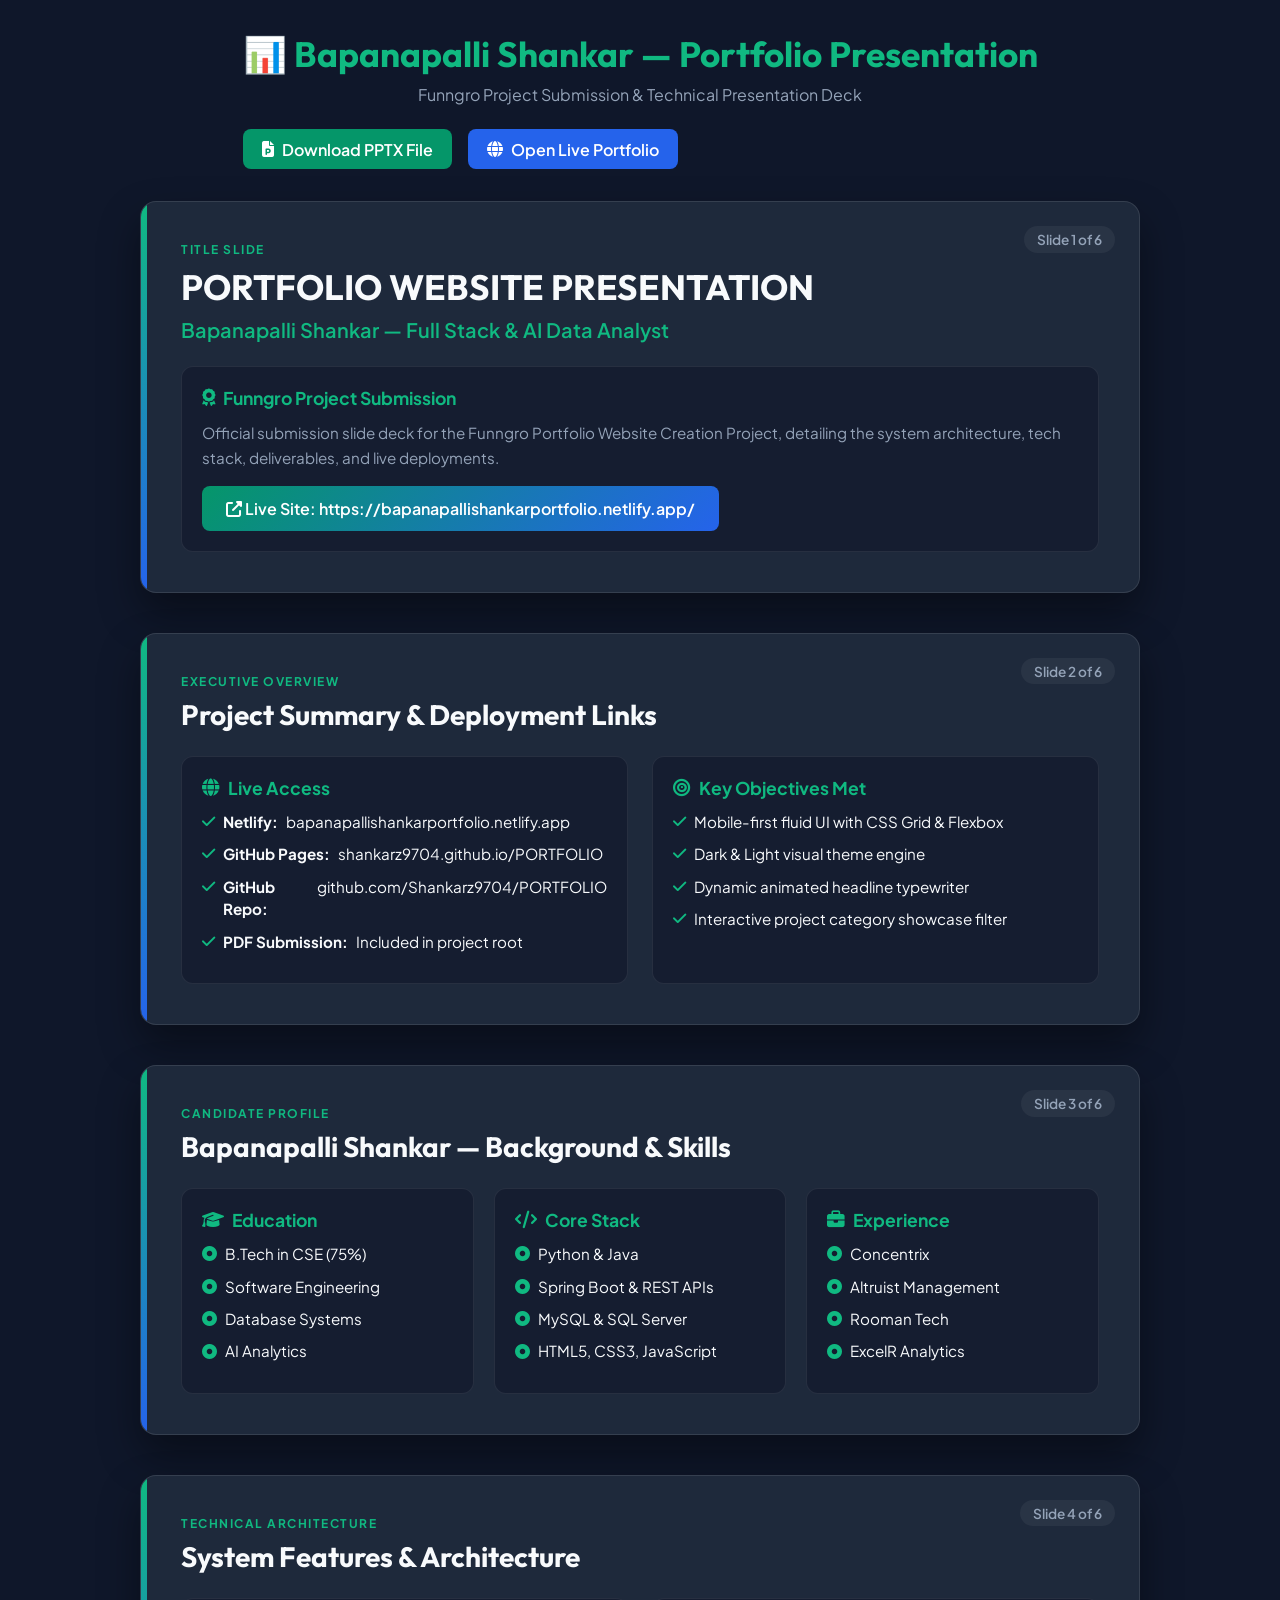
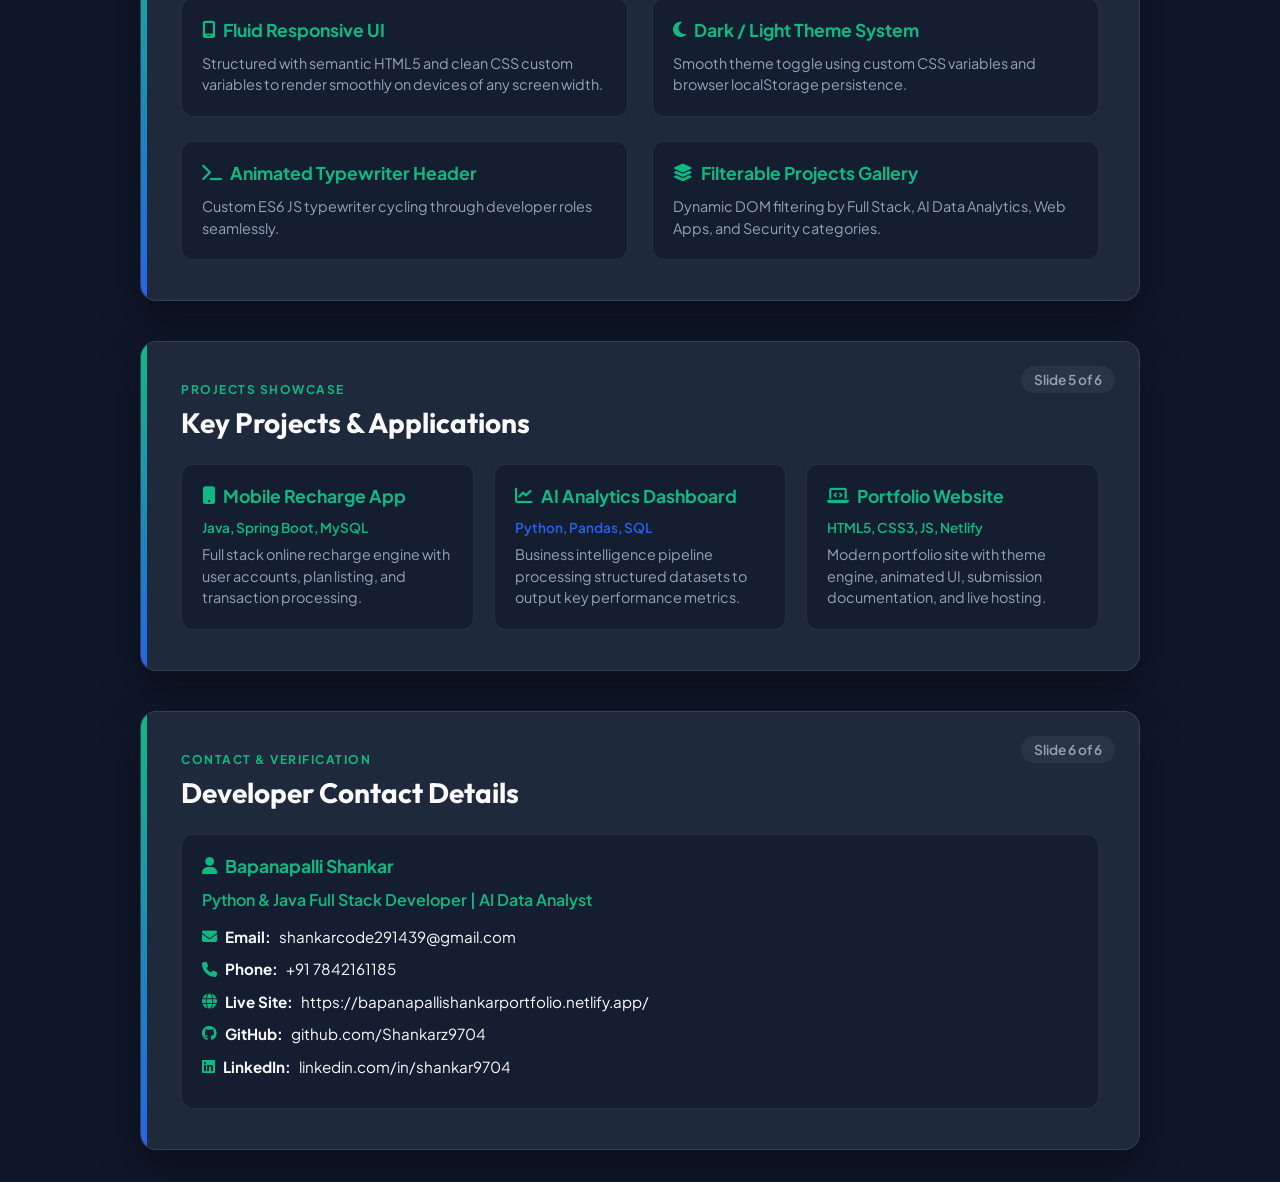
==== presentation.html @ a9ecde33 "Add professional PowerPoint presentation deck and generator" ====
<!DOCTYPE html>
<html lang="en" data-theme="dark">
<head>
    <meta charset="UTF-8">
    <meta name="viewport" content="width=device-width, initial-scale=1.0">
    <title>Bapanapalli Shankar - Portfolio Presentation (PPT)</title>
    <link rel="preconnect" href="https://fonts.googleapis.com">
    <link rel="preconnect" href="https://fonts.gstatic.com" crossorigin>
    <link href="https://fonts.googleapis.com/css2?family=Outfit:wght@400;600;700;800&family=Plus+Jakarta+Sans:wght@400;500;600;700&display=swap" rel="stylesheet">
    <link rel="stylesheet" href="https://cdnjs.cloudflare.com/ajax/libs/font-awesome/6.4.0/css/all.min.css">
    <style>
        :root {
            --bg-dark: #0f172a;
            --card-bg: #1e293b;
            --emerald: #059669;
            --emerald-light: #10b981;
            --blue: #2563eb;
            --text-light: #f8fafc;
            --text-muted: #94a3b8;
        }

        * {
            box-sizing: border-box;
            margin: 0;
            padding: 0;
            font-family: 'Plus Jakarta Sans', sans-serif;
        }

        body {
            background-color: var(--bg-dark);
            color: var(--text-light);
            display: flex;
            flex-direction: column;
            align-items: center;
            padding: 2rem 1rem;
            min-height: 100vh;
        }

        .ppt-header {
            text-align: center;
            margin-bottom: 2rem;
        }

        .ppt-header h1 {
            font-family: 'Outfit', sans-serif;
            font-size: 2.2rem;
            color: var(--emerald-light);
            margin-bottom: 0.5rem;
        }

        .ppt-header p {
            color: var(--text-muted);
            font-size: 1rem;
        }

        .slides-container {
            width: 100%;
            max-width: 1000px;
            display: flex;
            flex-direction: column;
            gap: 2.5rem;
        }

        .slide-card {
            background-color: var(--card-bg);
            border: 1px solid rgba(255, 255, 255, 0.1);
            border-radius: 16px;
            padding: 2.5rem;
            box-shadow: 0 20px 40px rgba(0, 0, 0, 0.4);
            position: relative;
            overflow: hidden;
        }

        .slide-card::before {
            content: '';
            position: absolute;
            top: 0;
            left: 0;
            width: 6px;
            height: 100%;
            background: linear-gradient(180deg, var(--emerald-light), var(--blue));
        }

        .slide-num {
            position: absolute;
            top: 1.5rem;
            right: 1.5rem;
            background: rgba(255, 255, 255, 0.05);
            padding: 0.3rem 0.8rem;
            border-radius: 20px;
            font-size: 0.85rem;
            font-weight: 600;
            color: var(--text-muted);
        }

        .tag {
            text-transform: uppercase;
            font-size: 0.75rem;
            font-weight: 700;
            letter-spacing: 1.5px;
            color: var(--emerald-light);
            margin-bottom: 0.5rem;
        }

        .slide-title {
            font-family: 'Outfit', sans-serif;
            font-size: 1.75rem;
            color: var(--text-light);
            margin-bottom: 1.5rem;
        }

        .grid-2 {
            display: grid;
            grid-template-columns: 1fr 1fr;
            gap: 1.5rem;
        }

        .grid-3 {
            display: grid;
            grid-template-columns: repeat(3, 1fr);
            gap: 1.25rem;
        }

        @media (max-width: 768px) {
            .grid-2, .grid-3 {
                grid-template-columns: 1fr;
            }
        }

        .inner-box {
            background: rgba(15, 23, 42, 0.6);
            border: 1px solid rgba(255, 255, 255, 0.08);
            border-radius: 12px;
            padding: 1.25rem;
        }

        .inner-box h3 {
            font-size: 1.1rem;
            color: var(--emerald-light);
            margin-bottom: 0.75rem;
            display: flex;
            align-items: center;
            gap: 0.5rem;
        }

        .inner-box ul {
            list-style-type: none;
        }

        .inner-box li {
            font-size: 0.95rem;
            color: var(--text-light);
            margin-bottom: 0.6rem;
            line-height: 1.5;
            display: flex;
            align-items: flex-start;
            gap: 0.5rem;
        }

        .inner-box li i {
            color: var(--emerald-light);
            margin-top: 0.2rem;
        }

        .badge-link {
            display: inline-block;
            background: linear-gradient(135deg, var(--emerald), var(--blue));
            color: #fff;
            padding: 0.75rem 1.5rem;
            border-radius: 8px;
            font-weight: 600;
            text-decoration: none;
            margin-top: 1rem;
            transition: opacity 0.2s;
        }

        .badge-link:hover {
            opacity: 0.9;
        }

        .controls {
            display: flex;
            gap: 1rem;
            margin-top: 1.5rem;
        }

        .btn-btn {
            background: var(--emerald);
            color: #fff;
            border: none;
            padding: 0.6rem 1.2rem;
            border-radius: 8px;
            font-weight: 600;
            cursor: pointer;
            text-decoration: none;
            display: inline-flex;
            align-items: center;
            gap: 0.5rem;
        }
    </style>
</head>
<body>

    <div class="ppt-header">
        <h1>📊 Bapanapalli Shankar — Portfolio Presentation</h1>
        <p>Funngro Project Submission & Technical Presentation Deck</p>
        <div class="controls">
            <a href="Portfolio_Presentation_Bapanapalli_Shankar.pptx" download class="btn-btn">
                <i class="fa-solid fa-file-powerpoint"></i> Download PPTX File
            </a>
            <a href="https://bapanapallishankarportfolio.netlify.app/" target="_blank" class="btn-btn" style="background: var(--blue);">
                <i class="fa-solid fa-globe"></i> Open Live Portfolio
            </a>
        </div>
    </div>

    <div class="slides-container">

        <!-- SLIDE 1 -->
        <div class="slide-card">
            <span class="slide-num">Slide 1 of 6</span>
            <div class="tag">Title Slide</div>
            <h2 class="slide-title" style="font-size: 2.2rem; margin-bottom: 0.5rem;">PORTFOLIO WEBSITE PRESENTATION</h2>
            <p style="color: var(--emerald-light); font-size: 1.25rem; font-weight: 600; margin-bottom: 1.5rem;">
                Bapanapalli Shankar — Full Stack & AI Data Analyst
            </p>
            <div class="inner-box">
                <h3><i class="fa-solid fa-award"></i> Funngro Project Submission</h3>
                <p style="color: var(--text-muted); font-size: 0.95rem; line-height: 1.6;">
                    Official submission slide deck for the Funngro Portfolio Website Creation Project, detailing the system architecture, tech stack, deliverables, and live deployments.
                </p>
                <a href="https://bapanapallishankarportfolio.netlify.app/" target="_blank" class="badge-link">
                    <i class="fa-solid fa-external-link-alt"></i> Live Site: https://bapanapallishankarportfolio.netlify.app/
                </a>
            </div>
        </div>

        <!-- SLIDE 2 -->
        <div class="slide-card">
            <span class="slide-num">Slide 2 of 6</span>
            <div class="tag">Executive Overview</div>
            <h2 class="slide-title">Project Summary & Deployment Links</h2>
            <div class="grid-2">
                <div class="inner-box">
                    <h3><i class="fa-solid fa-globe"></i> Live Access</h3>
                    <ul>
                        <li><i class="fa-solid fa-check"></i> <b>Netlify:</b> bapanapallishankarportfolio.netlify.app</li>
                        <li><i class="fa-solid fa-check"></i> <b>GitHub Pages:</b> shankarz9704.github.io/PORTFOLIO</li>
                        <li><i class="fa-solid fa-check"></i> <b>GitHub Repo:</b> github.com/Shankarz9704/PORTFOLIO</li>
                        <li><i class="fa-solid fa-check"></i> <b>PDF Submission:</b> Included in project root</li>
                    </ul>
                </div>
                <div class="inner-box">
                    <h3><i class="fa-solid fa-bullseye"></i> Key Objectives Met</h3>
                    <ul>
                        <li><i class="fa-solid fa-check"></i> Mobile-first fluid UI with CSS Grid & Flexbox</li>
                        <li><i class="fa-solid fa-check"></i> Dark & Light visual theme engine</li>
                        <li><i class="fa-solid fa-check"></i> Dynamic animated headline typewriter</li>
                        <li><i class="fa-solid fa-check"></i> Interactive project category showcase filter</li>
                    </ul>
                </div>
            </div>
        </div>

        <!-- SLIDE 3 -->
        <div class="slide-card">
            <span class="slide-num">Slide 3 of 6</span>
            <div class="tag">Candidate Profile</div>
            <h2 class="slide-title">Bapanapalli Shankar — Background & Skills</h2>
            <div class="grid-3">
                <div class="inner-box">
                    <h3><i class="fa-solid fa-graduation-cap"></i> Education</h3>
                    <ul>
                        <li><i class="fa-solid fa-circle-dot"></i> B.Tech in CSE (75%)</li>
                        <li><i class="fa-solid fa-circle-dot"></i> Software Engineering</li>
                        <li><i class="fa-solid fa-circle-dot"></i> Database Systems</li>
                        <li><i class="fa-solid fa-circle-dot"></i> AI Analytics</li>
                    </ul>
                </div>
                <div class="inner-box">
                    <h3><i class="fa-solid fa-code"></i> Core Stack</h3>
                    <ul>
                        <li><i class="fa-solid fa-circle-dot"></i> Python & Java</li>
                        <li><i class="fa-solid fa-circle-dot"></i> Spring Boot & REST APIs</li>
                        <li><i class="fa-solid fa-circle-dot"></i> MySQL & SQL Server</li>
                        <li><i class="fa-solid fa-circle-dot"></i> HTML5, CSS3, JavaScript</li>
                    </ul>
                </div>
                <div class="inner-box">
                    <h3><i class="fa-solid fa-briefcase"></i> Experience</h3>
                    <ul>
                        <li><i class="fa-solid fa-circle-dot"></i> Concentrix</li>
                        <li><i class="fa-solid fa-circle-dot"></i> Altruist Management</li>
                        <li><i class="fa-solid fa-circle-dot"></i> Rooman Tech</li>
                        <li><i class="fa-solid fa-circle-dot"></i> ExcelR Analytics</li>
                    </ul>
                </div>
            </div>
        </div>

        <!-- SLIDE 4 -->
        <div class="slide-card">
            <span class="slide-num">Slide 4 of 6</span>
            <div class="tag">Technical Architecture</div>
            <h2 class="slide-title">System Features & Architecture</h2>
            <div class="grid-2">
                <div class="inner-box">
                    <h3><i class="fa-solid fa-mobile-screen"></i> Fluid Responsive UI</h3>
                    <p style="font-size: 0.9rem; color: var(--text-muted); line-height: 1.5;">
                        Structured with semantic HTML5 and clean CSS custom variables to render smoothly on devices of any screen width.
                    </p>
                </div>
                <div class="inner-box">
                    <h3><i class="fa-solid fa-moon"></i> Dark / Light Theme System</h3>
                    <p style="font-size: 0.9rem; color: var(--text-muted); line-height: 1.5;">
                        Smooth theme toggle using custom CSS variables and browser localStorage persistence.
                    </p>
                </div>
                <div class="inner-box">
                    <h3><i class="fa-solid fa-terminal"></i> Animated Typewriter Header</h3>
                    <p style="font-size: 0.9rem; color: var(--text-muted); line-height: 1.5;">
                        Custom ES6 JS typewriter cycling through developer roles seamlessly.
                    </p>
                </div>
                <div class="inner-box">
                    <h3><i class="fa-solid fa-layer-group"></i> Filterable Projects Gallery</h3>
                    <p style="font-size: 0.9rem; color: var(--text-muted); line-height: 1.5;">
                        Dynamic DOM filtering by Full Stack, AI Data Analytics, Web Apps, and Security categories.
                    </p>
                </div>
            </div>
        </div>

        <!-- SLIDE 5 -->
        <div class="slide-card">
            <span class="slide-num">Slide 5 of 6</span>
            <div class="tag">Projects Showcase</div>
            <h2 class="slide-title">Key Projects & Applications</h2>
            <div class="grid-3">
                <div class="inner-box">
                    <h3><i class="fa-solid fa-mobile-button"></i> Mobile Recharge App</h3>
                    <p style="font-size: 0.85rem; color: var(--emerald-light); font-weight: 600;">Java, Spring Boot, MySQL</p>
                    <p style="font-size: 0.9rem; color: var(--text-muted); margin-top: 0.5rem; line-height: 1.5;">
                        Full stack online recharge engine with user accounts, plan listing, and transaction processing.
                    </p>
                </div>
                <div class="inner-box">
                    <h3><i class="fa-solid fa-chart-line"></i> AI Analytics Dashboard</h3>
                    <p style="font-size: 0.85rem; color: var(--blue); font-weight: 600;">Python, Pandas, SQL</p>
                    <p style="font-size: 0.9rem; color: var(--text-muted); margin-top: 0.5rem; line-height: 1.5;">
                        Business intelligence pipeline processing structured datasets to output key performance metrics.
                    </p>
                </div>
                <div class="inner-box">
                    <h3><i class="fa-solid fa-laptop-code"></i> Portfolio Website</h3>
                    <p style="font-size: 0.85rem; color: var(--emerald-light); font-weight: 600;">HTML5, CSS3, JS, Netlify</p>
                    <p style="font-size: 0.9rem; color: var(--text-muted); margin-top: 0.5rem; line-height: 1.5;">
                        Modern portfolio site with theme engine, animated UI, submission documentation, and live hosting.
                    </p>
                </div>
            </div>
        </div>

        <!-- SLIDE 6 -->
        <div class="slide-card">
            <span class="slide-num">Slide 6 of 6</span>
            <div class="tag">Contact & Verification</div>
            <h2 class="slide-title">Developer Contact Details</h2>
            <div class="inner-box">
                <h3><i class="fa-solid fa-user"></i> Bapanapalli Shankar</h3>
                <p style="color: var(--emerald-light); font-weight: 600; margin-bottom: 1rem;">Python & Java Full Stack Developer | AI Data Analyst</p>
                <ul>
                    <li><i class="fa-solid fa-envelope"></i> <b>Email:</b> shankarcode291439@gmail.com</li>
                    <li><i class="fa-solid fa-phone"></i> <b>Phone:</b> +91 7842161185</li>
                    <li><i class="fa-solid fa-globe"></i> <b>Live Site:</b> https://bapanapallishankarportfolio.netlify.app/</li>
                    <li><i class="fa-brands fa-github"></i> <b>GitHub:</b> github.com/Shankarz9704</li>
                    <li><i class="fa-brands fa-linkedin"></i> <b>LinkedIn:</b> linkedin.com/in/shankar9704</li>
                </ul>
            </div>
        </div>

    </div>

</body>
</html>
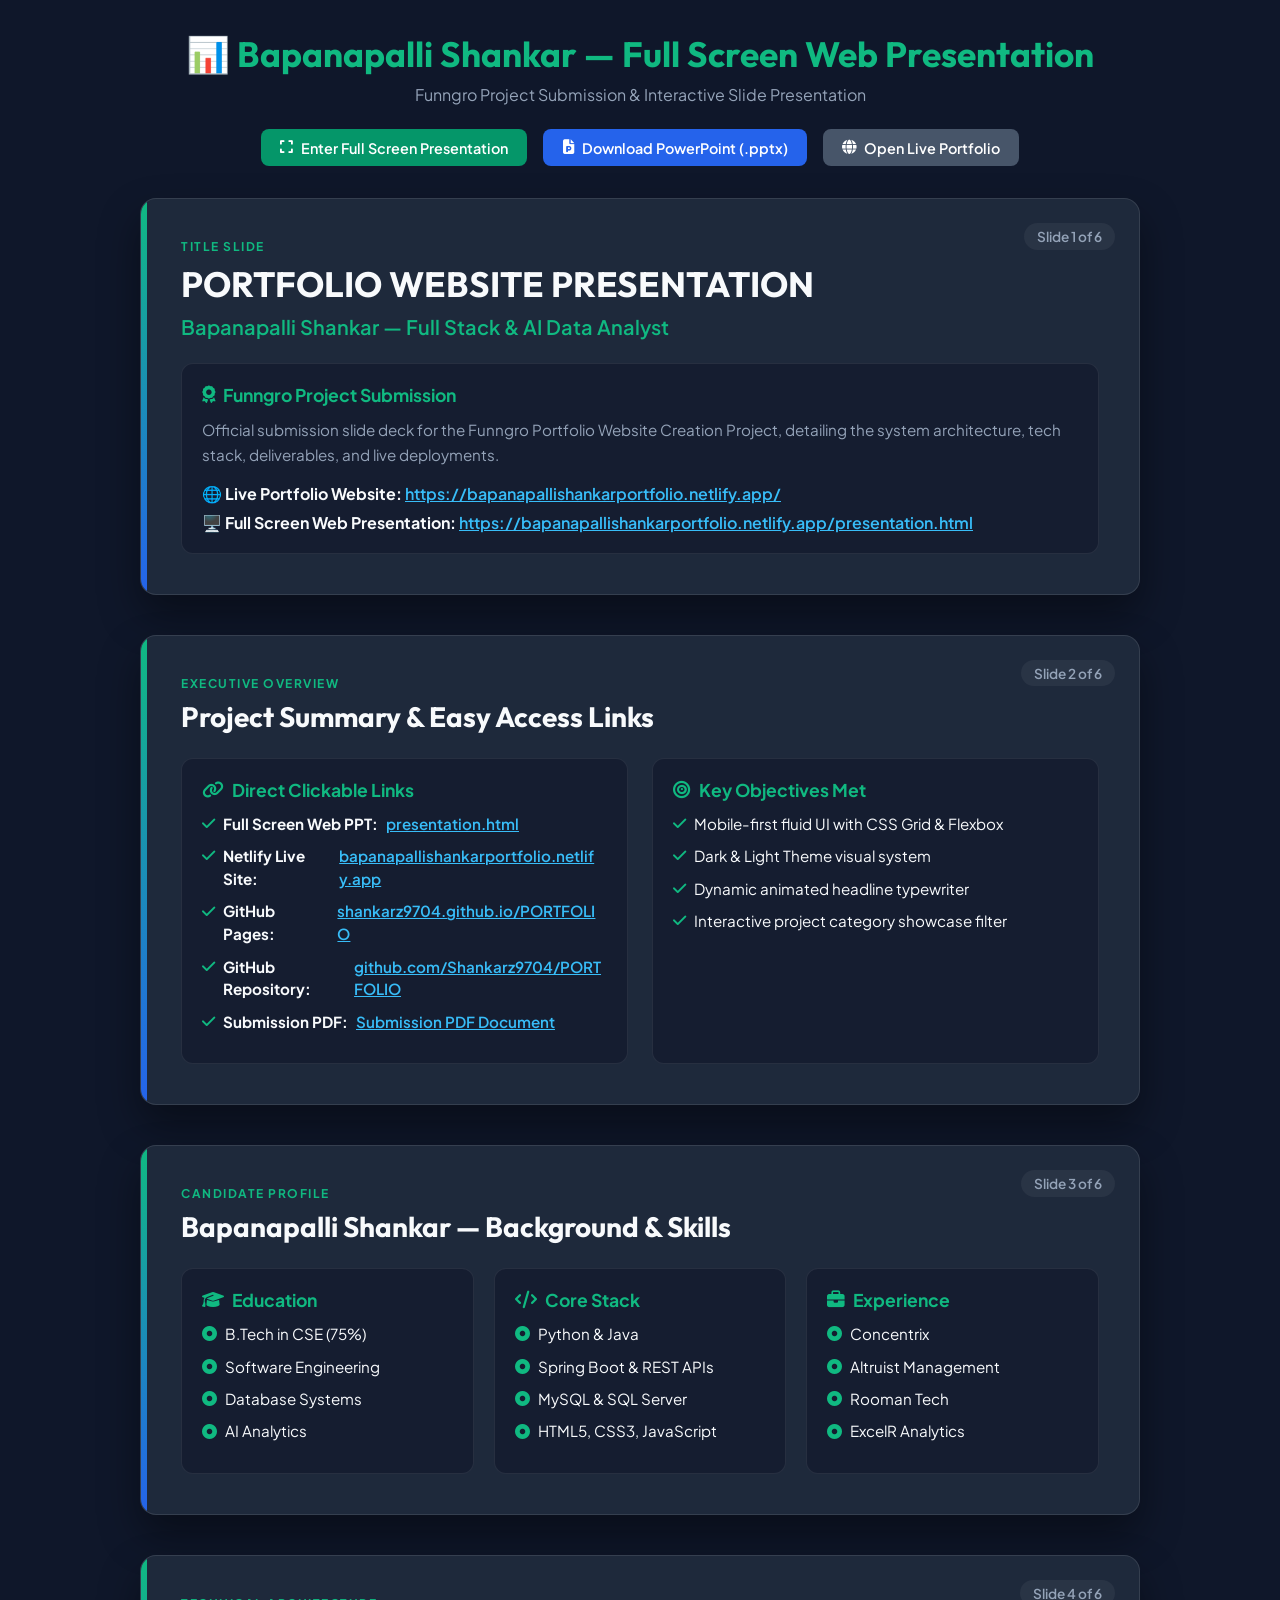
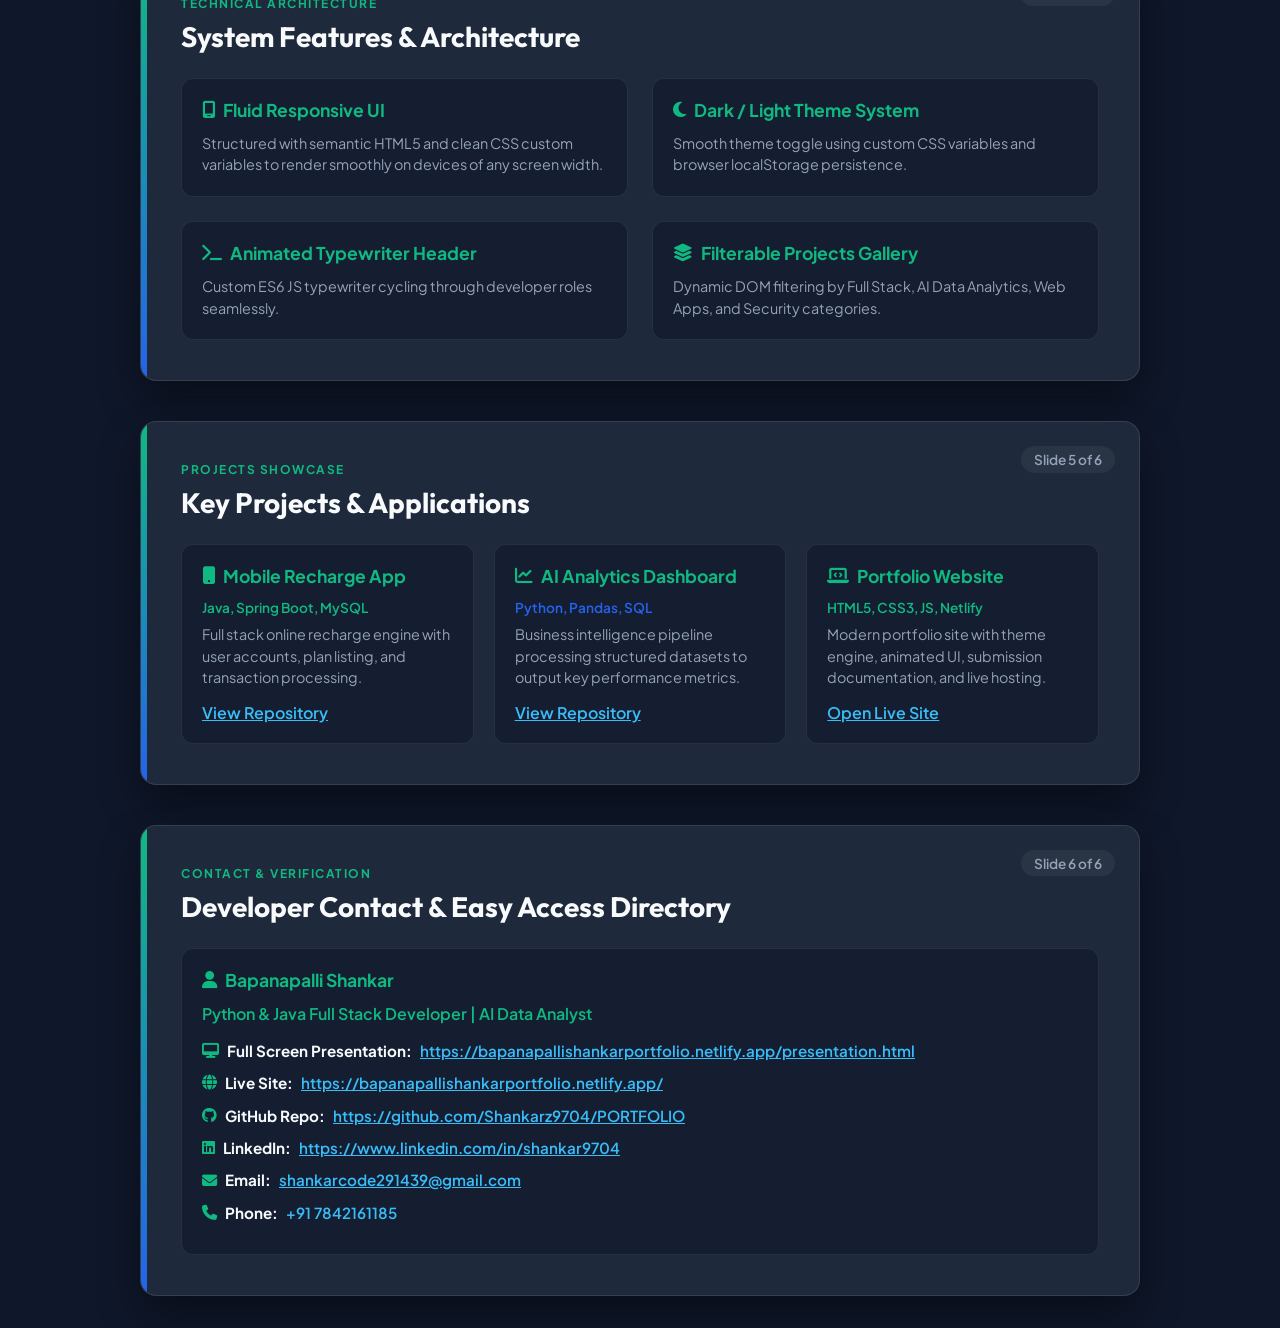
==== commit ec268b01: "Update PPTX and presentation.html with clickable links and full screen presentation URL" ====
--- a/presentation.html
+++ b/presentation.html
@@ -3,7 +3,7 @@
 <head>
     <meta charset="UTF-8">
     <meta name="viewport" content="width=device-width, initial-scale=1.0">
-    <title>Bapanapalli Shankar - Portfolio Presentation (PPT)</title>
+    <title>Bapanapalli Shankar - Full Screen Web Presentation</title>
     <link rel="preconnect" href="https://fonts.googleapis.com">
     <link rel="preconnect" href="https://fonts.gstatic.com" crossorigin>
     <link href="https://fonts.googleapis.com/css2?family=Outfit:wght@400;600;700;800&family=Plus+Jakarta+Sans:wght@400;500;600;700&display=swap" rel="stylesheet">
@@ -15,6 +15,7 @@
             --emerald: #059669;
             --emerald-light: #10b981;
             --blue: #2563eb;
+            --sky: #38bdf8;
             --text-light: #f8fafc;
             --text-muted: #94a3b8;
         }
@@ -162,26 +163,23 @@
             margin-top: 0.2rem;
         }
 
-        .badge-link {
-            display: inline-block;
-            background: linear-gradient(135deg, var(--emerald), var(--blue));
-            color: #fff;
-            padding: 0.75rem 1.5rem;
-            border-radius: 8px;
+        a.click-link {
+            color: var(--sky);
+            text-decoration: underline;
             font-weight: 600;
-            text-decoration: none;
-            margin-top: 1rem;
-            transition: opacity 0.2s;
-        }
-
-        .badge-link:hover {
-            opacity: 0.9;
+            word-break: break-all;
+        }
+
+        a.click-link:hover {
+            color: var(--emerald-light);
         }
 
         .controls {
             display: flex;
             gap: 1rem;
             margin-top: 1.5rem;
+            flex-wrap: wrap;
+            justify-content: center;
         }
 
         .btn-btn {
@@ -196,19 +194,27 @@
             display: inline-flex;
             align-items: center;
             gap: 0.5rem;
+            font-size: 0.9rem;
+        }
+
+        .btn-btn:hover {
+            opacity: 0.9;
         }
     </style>
 </head>
 <body>
 
     <div class="ppt-header">
-        <h1>📊 Bapanapalli Shankar — Portfolio Presentation</h1>
-        <p>Funngro Project Submission & Technical Presentation Deck</p>
+        <h1>📊 Bapanapalli Shankar — Full Screen Web Presentation</h1>
+        <p>Funngro Project Submission & Interactive Slide Presentation</p>
         <div class="controls">
-            <a href="Portfolio_Presentation_Bapanapalli_Shankar.pptx" download class="btn-btn">
-                <i class="fa-solid fa-file-powerpoint"></i> Download PPTX File
+            <button onclick="toggleFullScreen()" class="btn-btn" style="background: var(--emerald);">
+                <i class="fa-solid fa-expand"></i> Enter Full Screen Presentation
+            </button>
+            <a href="Portfolio_Presentation_Bapanapalli_Shankar.pptx" download class="btn-btn" style="background: var(--blue);">
+                <i class="fa-solid fa-file-powerpoint"></i> Download PowerPoint (.pptx)
             </a>
-            <a href="https://bapanapallishankarportfolio.netlify.app/" target="_blank" class="btn-btn" style="background: var(--blue);">
+            <a href="https://bapanapallishankarportfolio.netlify.app/" target="_blank" class="btn-btn" style="background: #475569;">
                 <i class="fa-solid fa-globe"></i> Open Live Portfolio
             </a>
         </div>
@@ -226,12 +232,19 @@
             </p>
             <div class="inner-box">
                 <h3><i class="fa-solid fa-award"></i> Funngro Project Submission</h3>
-                <p style="color: var(--text-muted); font-size: 0.95rem; line-height: 1.6;">
+                <p style="color: var(--text-muted); font-size: 0.95rem; line-height: 1.6; margin-bottom: 1rem;">
                     Official submission slide deck for the Funngro Portfolio Website Creation Project, detailing the system architecture, tech stack, deliverables, and live deployments.
                 </p>
-                <a href="https://bapanapallishankarportfolio.netlify.app/" target="_blank" class="badge-link">
-                    <i class="fa-solid fa-external-link-alt"></i> Live Site: https://bapanapallishankarportfolio.netlify.app/
-                </a>
+                <div style="display: flex; flex-direction: column; gap: 0.5rem;">
+                    <div>
+                        <b>🌐 Live Portfolio Website:</b> 
+                        <a href="https://bapanapallishankarportfolio.netlify.app/" target="_blank" class="click-link">https://bapanapallishankarportfolio.netlify.app/</a>
+                    </div>
+                    <div>
+                        <b>🖥️ Full Screen Web Presentation:</b> 
+                        <a href="https://bapanapallishankarportfolio.netlify.app/presentation.html" target="_blank" class="click-link">https://bapanapallishankarportfolio.netlify.app/presentation.html</a>
+                    </div>
+                </div>
             </div>
         </div>
 
@@ -239,22 +252,23 @@
         <div class="slide-card">
             <span class="slide-num">Slide 2 of 6</span>
             <div class="tag">Executive Overview</div>
-            <h2 class="slide-title">Project Summary & Deployment Links</h2>
+            <h2 class="slide-title">Project Summary & Easy Access Links</h2>
             <div class="grid-2">
                 <div class="inner-box">
-                    <h3><i class="fa-solid fa-globe"></i> Live Access</h3>
+                    <h3><i class="fa-solid fa-link"></i> Direct Clickable Links</h3>
                     <ul>
-                        <li><i class="fa-solid fa-check"></i> <b>Netlify:</b> bapanapallishankarportfolio.netlify.app</li>
-                        <li><i class="fa-solid fa-check"></i> <b>GitHub Pages:</b> shankarz9704.github.io/PORTFOLIO</li>
-                        <li><i class="fa-solid fa-check"></i> <b>GitHub Repo:</b> github.com/Shankarz9704/PORTFOLIO</li>
-                        <li><i class="fa-solid fa-check"></i> <b>PDF Submission:</b> Included in project root</li>
+                        <li><i class="fa-solid fa-check"></i> <b>Full Screen Web PPT:</b> <a href="https://bapanapallishankarportfolio.netlify.app/presentation.html" target="_blank" class="click-link">presentation.html</a></li>
+                        <li><i class="fa-solid fa-check"></i> <b>Netlify Live Site:</b> <a href="https://bapanapallishankarportfolio.netlify.app/" target="_blank" class="click-link">bapanapallishankarportfolio.netlify.app</a></li>
+                        <li><i class="fa-solid fa-check"></i> <b>GitHub Pages:</b> <a href="https://shankarz9704.github.io/PORTFOLIO/" target="_blank" class="click-link">shankarz9704.github.io/PORTFOLIO</a></li>
+                        <li><i class="fa-solid fa-check"></i> <b>GitHub Repository:</b> <a href="https://github.com/Shankarz9704/PORTFOLIO" target="_blank" class="click-link">github.com/Shankarz9704/PORTFOLIO</a></li>
+                        <li><i class="fa-solid fa-check"></i> <b>Submission PDF:</b> <a href="Portfolio_Website_Submission_Bapanapalli_Shankar.pdf" target="_blank" class="click-link">Submission PDF Document</a></li>
                     </ul>
                 </div>
                 <div class="inner-box">
                     <h3><i class="fa-solid fa-bullseye"></i> Key Objectives Met</h3>
                     <ul>
                         <li><i class="fa-solid fa-check"></i> Mobile-first fluid UI with CSS Grid & Flexbox</li>
-                        <li><i class="fa-solid fa-check"></i> Dark & Light visual theme engine</li>
+                        <li><i class="fa-solid fa-check"></i> Dark & Light Theme visual system</li>
                         <li><i class="fa-solid fa-check"></i> Dynamic animated headline typewriter</li>
                         <li><i class="fa-solid fa-check"></i> Interactive project category showcase filter</li>
                     </ul>
@@ -340,23 +354,26 @@
                 <div class="inner-box">
                     <h3><i class="fa-solid fa-mobile-button"></i> Mobile Recharge App</h3>
                     <p style="font-size: 0.85rem; color: var(--emerald-light); font-weight: 600;">Java, Spring Boot, MySQL</p>
-                    <p style="font-size: 0.9rem; color: var(--text-muted); margin-top: 0.5rem; line-height: 1.5;">
+                    <p style="font-size: 0.9rem; color: var(--text-muted); margin-top: 0.5rem; line-height: 1.5; margin-bottom: 0.8rem;">
                         Full stack online recharge engine with user accounts, plan listing, and transaction processing.
                     </p>
+                    <a href="https://github.com/Shankarz9704" target="_blank" class="click-link">View Repository</a>
                 </div>
                 <div class="inner-box">
                     <h3><i class="fa-solid fa-chart-line"></i> AI Analytics Dashboard</h3>
                     <p style="font-size: 0.85rem; color: var(--blue); font-weight: 600;">Python, Pandas, SQL</p>
-                    <p style="font-size: 0.9rem; color: var(--text-muted); margin-top: 0.5rem; line-height: 1.5;">
+                    <p style="font-size: 0.9rem; color: var(--text-muted); margin-top: 0.5rem; line-height: 1.5; margin-bottom: 0.8rem;">
                         Business intelligence pipeline processing structured datasets to output key performance metrics.
                     </p>
+                    <a href="https://github.com/Shankarz9704" target="_blank" class="click-link">View Repository</a>
                 </div>
                 <div class="inner-box">
                     <h3><i class="fa-solid fa-laptop-code"></i> Portfolio Website</h3>
                     <p style="font-size: 0.85rem; color: var(--emerald-light); font-weight: 600;">HTML5, CSS3, JS, Netlify</p>
-                    <p style="font-size: 0.9rem; color: var(--text-muted); margin-top: 0.5rem; line-height: 1.5;">
+                    <p style="font-size: 0.9rem; color: var(--text-muted); margin-top: 0.5rem; line-height: 1.5; margin-bottom: 0.8rem;">
                         Modern portfolio site with theme engine, animated UI, submission documentation, and live hosting.
                     </p>
+                    <a href="https://bapanapallishankarportfolio.netlify.app/" target="_blank" class="click-link">Open Live Site</a>
                 </div>
             </div>
         </div>
@@ -365,21 +382,35 @@
         <div class="slide-card">
             <span class="slide-num">Slide 6 of 6</span>
             <div class="tag">Contact & Verification</div>
-            <h2 class="slide-title">Developer Contact Details</h2>
+            <h2 class="slide-title">Developer Contact & Easy Access Directory</h2>
             <div class="inner-box">
                 <h3><i class="fa-solid fa-user"></i> Bapanapalli Shankar</h3>
                 <p style="color: var(--emerald-light); font-weight: 600; margin-bottom: 1rem;">Python & Java Full Stack Developer | AI Data Analyst</p>
                 <ul>
-                    <li><i class="fa-solid fa-envelope"></i> <b>Email:</b> shankarcode291439@gmail.com</li>
-                    <li><i class="fa-solid fa-phone"></i> <b>Phone:</b> +91 7842161185</li>
-                    <li><i class="fa-solid fa-globe"></i> <b>Live Site:</b> https://bapanapallishankarportfolio.netlify.app/</li>
-                    <li><i class="fa-brands fa-github"></i> <b>GitHub:</b> github.com/Shankarz9704</li>
-                    <li><i class="fa-brands fa-linkedin"></i> <b>LinkedIn:</b> linkedin.com/in/shankar9704</li>
+                    <li><i class="fa-solid fa-desktop"></i> <b>Full Screen Presentation:</b> <a href="https://bapanapallishankarportfolio.netlify.app/presentation.html" target="_blank" class="click-link">https://bapanapallishankarportfolio.netlify.app/presentation.html</a></li>
+                    <li><i class="fa-solid fa-globe"></i> <b>Live Site:</b> <a href="https://bapanapallishankarportfolio.netlify.app/" target="_blank" class="click-link">https://bapanapallishankarportfolio.netlify.app/</a></li>
+                    <li><i class="fa-brands fa-github"></i> <b>GitHub Repo:</b> <a href="https://github.com/Shankarz9704/PORTFOLIO" target="_blank" class="click-link">https://github.com/Shankarz9704/PORTFOLIO</a></li>
+                    <li><i class="fa-brands fa-linkedin"></i> <b>LinkedIn:</b> <a href="https://www.linkedin.com/in/shankar9704" target="_blank" class="click-link">https://www.linkedin.com/in/shankar9704</a></li>
+                    <li><i class="fa-solid fa-envelope"></i> <b>Email:</b> <a href="mailto:shankarcode291439@gmail.com" class="click-link">shankarcode291439@gmail.com</a></li>
+                    <li><i class="fa-solid fa-phone"></i> <b>Phone:</b> <span style="color: var(--sky); font-weight: 600;">+91 7842161185</span></li>
                 </ul>
             </div>
         </div>
 
     </div>
 
+    <script>
+        function toggleFullScreen() {
+            if (!document.fullscreenElement) {
+                document.documentElement.requestFullscreen().catch(err => {
+                    alert(`Error attempting to enable full-screen mode: ${err.message}`);
+                });
+            } else {
+                if (document.exitFullscreen) {
+                    document.exitFullscreen();
+                }
+            }
+        }
+    </script>
 </body>
 </html>
